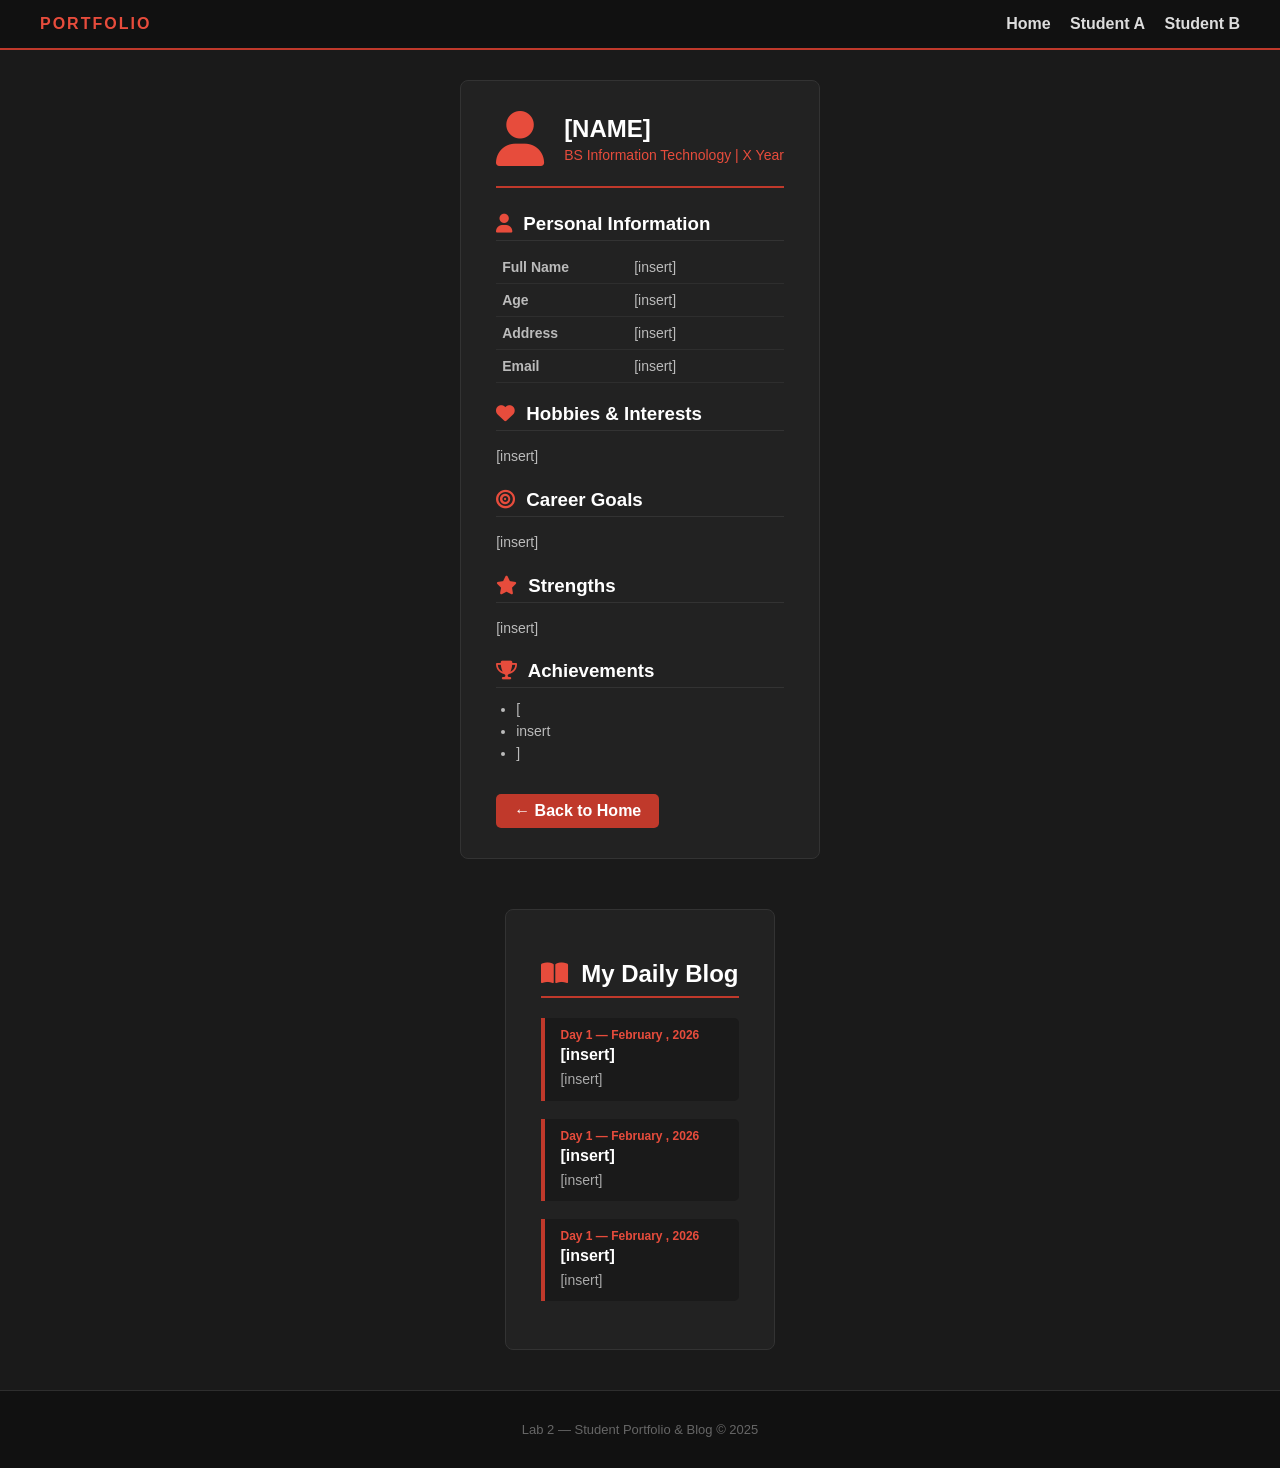
==== studentA/portfolio.html @ f375d982 "Add project files" ====
<!DOCTYPE html>
<html>
<head>
    <title>Student A - Portfolio</title>
    <link rel="stylesheet" href="../style.css">
    <link rel="stylesheet" href="https://cdnjs.cloudflare.com/ajax/libs/font-awesome/6.5.0/css/all.min.css">
</head>
<body>

<nav>
    <a href="../index.html" class="nav-brand">PORTFOLIO</a>
    <div>
        <a href="../index.html">Home</a>
        <a href="../studentA/portfolio.html">Student A</a>
        <a href="portfolio.html">Student B</a>
    </div>
</nav>

<div class="portfolio">

    <div class="profile-header">
        <i class="fa-solid fa-user profile-icon"></i>
        <div>
            <h2>[NAME]</h2>
            <p class="tagline">BS Information Technology | X Year</p>
        </div>
    </div>

    <div class="section">
        <h3><i class="fa-solid fa-user"></i> Personal Information</h3>
        <table class="info-table">
            <tr><td class="info-label">Full Name</td><td>[insert]</td></tr>
            <tr><td class="info-label">Age</td><td>[insert]</td></tr>
            <tr><td class="info-label">Address</td><td>[insert]</td></tr>
            <tr><td class="info-label">Email</td><td>[insert]</td></tr>
        </table>
    </div>

    <div class="section">
        <h3><i class="fa-solid fa-heart"></i> Hobbies &amp; Interests</h3>
        <p>[insert]</p>
    </div>

    <div class="section">
        <h3><i class="fa-solid fa-bullseye"></i> Career Goals</h3>
        <p>[insert]</p>
    </div>

    <div class="section">
        <h3><i class="fa-solid fa-star"></i> Strengths</h3>
        <p>[insert]</p>
    </div>

    <div class="section">
        <h3><i class="fa-solid fa-trophy"></i> Achievements</h3>
        <ul class="achievement-list">
            <li>[</li>
            <li>insert</li>
            <li>]</li>
        </ul>
    </div>

    <a href="../index.html" class="back-btn">&larr; Back to Home</a>
</div>

<div class="blog">
    <h2><i class="fa-solid fa-book-open"></i> My Daily Blog</h2>

    <div class="blog-entry">
        <div class="entry-date">Day 1 — February , 2026</div>
        <h4>[insert]</h4>
        <p>[insert]</p>
    </div>

    <div class="blog-entry">
        <div class="entry-date">Day 1 — February , 2026</div>
        <h4>[insert]</h4>
        <p>[insert]</p>
    </div>

    <div class="blog-entry">
        <div class="entry-date">Day 1 — February , 2026</div>
        <h4>[insert]</h4>
        <p>[insert]</p>
    </div>

</div>

<footer>
    <p>Lab 2 &mdash; Student Portfolio &amp; Blog &copy; 2025</p>
</footer>

</body>
</html>
---- style.css ----
/* Body */
body {
    margin: 0;
    font-family: Arial, sans-serif;
    background: #1a1a1a;
    color: #ddd;
    min-height: 100vh;
    display: flex;
    flex-direction: column;
}

/* Nav */
nav {
    background: #111;
    padding: 15px 40px;
    display: flex;
    justify-content: space-between;
    align-items: center;
    border-bottom: 2px solid #c0392b;
}

nav a {
    color: #ddd;
    text-decoration: none;
    font-weight: bold;
    margin-left: 15px;
}

nav a:hover {
    color: #e74c3c;
}

.nav-brand {
    color: #e74c3c;
    font-size: 16px;
    letter-spacing: 2px;
    margin-left: 0;
}

/* Home */
.container {
    flex: 1;
    text-align: center;
    padding: 50px 40px;
}

.container h1 {
    color: #e74c3c;
}

.container p {
    color: #aaa;
}

.cards {
    display: flex;
    justify-content: center;
    gap: 30px;
    margin-top: 30px;
}

.card {
    background: #222;
    border: 1px solid #333;
    border-radius: 8px;
    padding: 30px 25px;
    width: 230px;
}

.card-icon {
    font-size: 40px;
    color: #e74c3c;
}

.card h3 {
    color: #fff;
}

.card p {
    color: #aaa;
    font-size: 14px;
}

.card a {
    display: inline-block;
    padding: 8px 18px;
    background: #c0392b;
    color: white;
    border-radius: 5px;
    text-decoration: none;
    font-weight: bold;
}

.card a:hover {
    background: #e74c3c;
}

/* Portfolio */
.portfolio {
    max-width: 700px;
    margin: 30px auto;
    background: #222;
    padding: 30px 35px;
    border-radius: 8px;
    border: 1px solid #333;
}

.profile-header {
    display: flex;
    align-items: center;
    gap: 20px;
    padding-bottom: 20px;
    margin-bottom: 25px;
    border-bottom: 2px solid #c0392b;
}

.profile-icon {
    font-size: 55px;
    color: #e74c3c;
}

.profile-header h2 {
    color: #fff;
    margin: 0 0 4px;
}

.tagline {
    color: #e74c3c;
    font-size: 14px;
    margin: 0;
}

.section {
    margin-bottom: 20px;
}

.section h3 {
    color: #fff;
    border-bottom: 1px solid #333;
    padding-bottom: 5px;
    margin-bottom: 10px;
}

.section h3 i {
    color: #e74c3c;
    margin-right: 6px;
}

.section p {
    color: #bbb;
    font-size: 14px;
    line-height: 1.7;
}

.info-table {
    width: 100%;
    border-collapse: collapse;
    font-size: 14px;
}

.info-table tr {
    border-bottom: 1px solid #2e2e2e;
}

.info-table td {
    padding: 8px 6px;
    color: #bbb;
}

.info-label {
    font-weight: bold;
    color: #fff;
    width: 120px;
}

.achievement-list {
    padding-left: 20px;
    margin: 0;
}

.achievement-list li {
    color: #bbb;
    font-size: 14px;
    padding: 3px 0;
}

.back-btn {
    display: inline-block;
    margin-top: 10px;
    padding: 8px 18px;
    background: #c0392b;
    color: white;
    border-radius: 5px;
    text-decoration: none;
    font-weight: bold;
}

.back-btn:hover {
    background: #e74c3c;
}

/* Blog */
.blog {
    max-width: 700px;
    margin: 20px auto 40px;
    background: #222;
    padding: 30px 35px;
    border-radius: 8px;
    border: 1px solid #333;
}

.blog h2 {
    color: #fff;
    border-bottom: 2px solid #c0392b;
    padding-bottom: 8px;
    margin-bottom: 20px;
}

.blog h2 i {
    color: #e74c3c;
    margin-right: 6px;
}

.blog-entry {
    border-left: 4px solid #c0392b;
    padding: 10px 15px;
    margin-bottom: 18px;
    background: #1a1a1a;
    border-radius: 0 5px 5px 0;
}

.entry-date {
    font-size: 12px;
    color: #e74c3c;
    font-weight: bold;
}

.blog-entry h4 {
    color: #fff;
    margin: 4px 0;
}

.blog-entry p {
    color: #aaa;
    font-size: 14px;
    line-height: 1.6;
    margin: 0;
}

/* Footer */
footer {
    text-align: center;
    padding: 18px;
    font-size: 13px;
    color: #666;
    background: #111;
    border-top: 1px solid #2e2e2e;
}
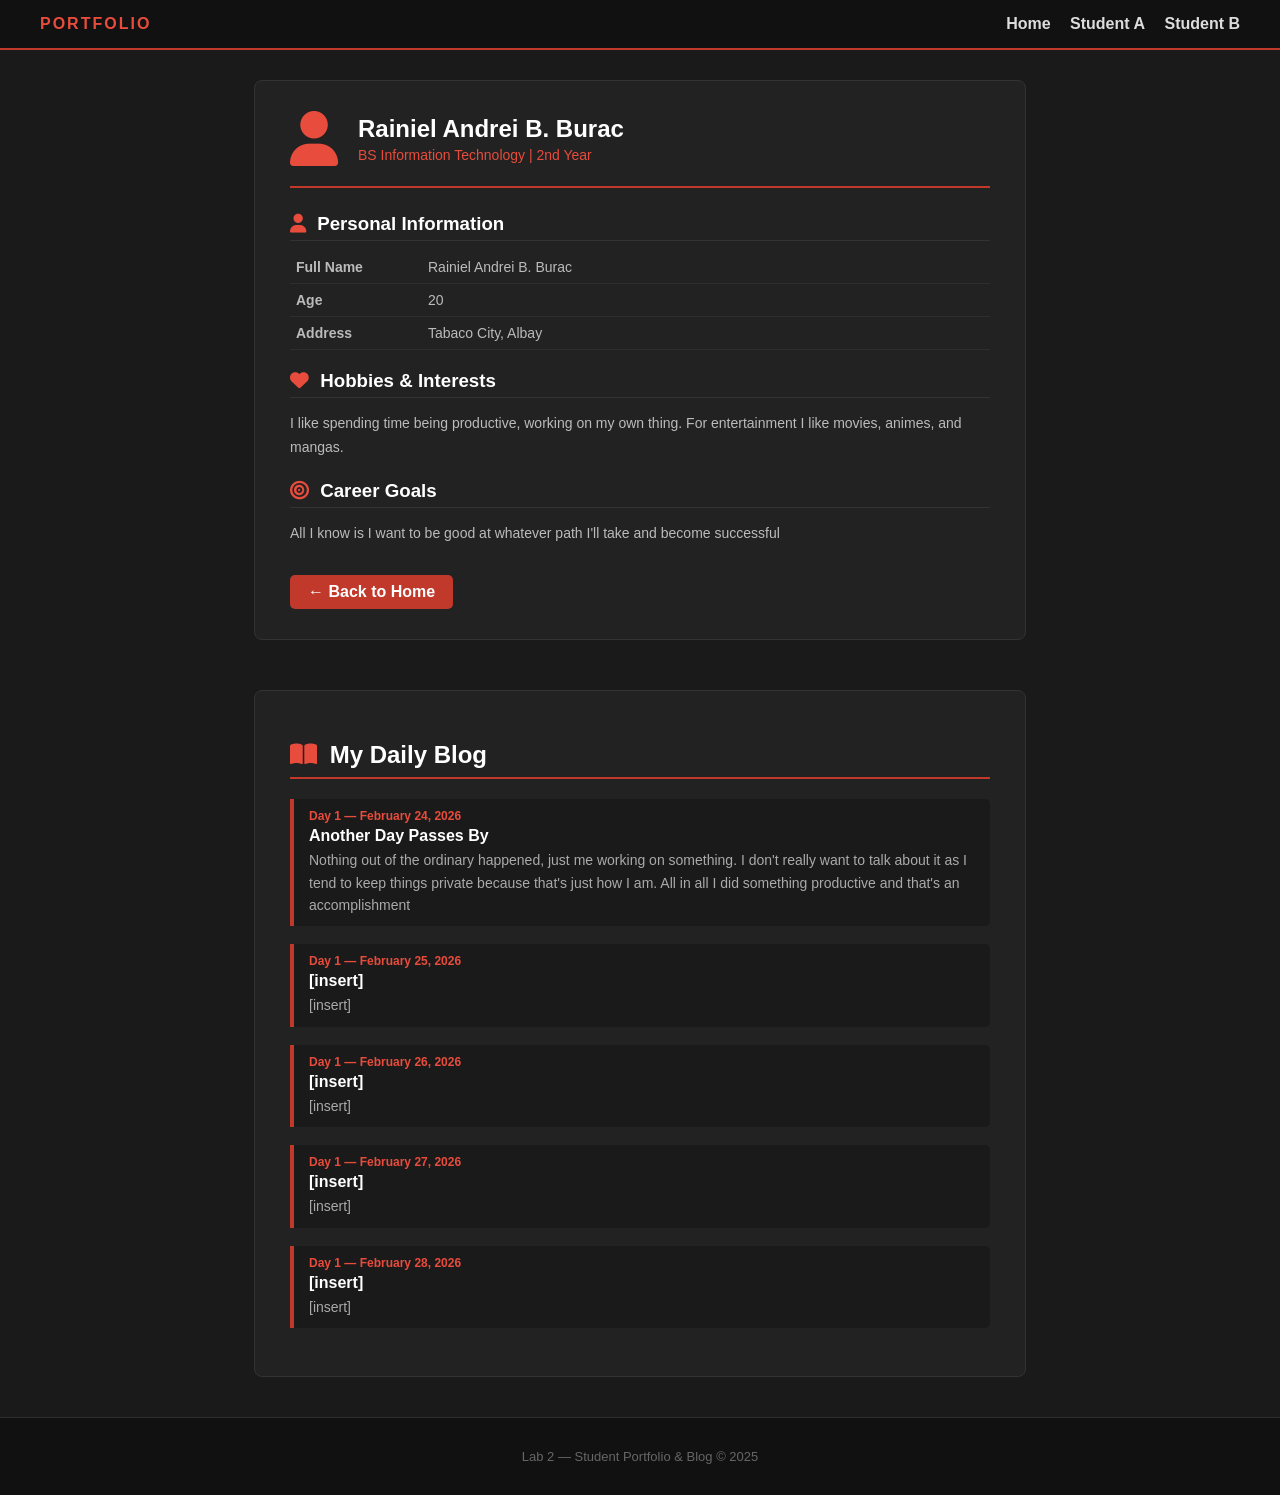
==== commit 5461add2: "Added day 1 entry" ====
--- a/studentA/portfolio.html
+++ b/studentA/portfolio.html
@@ -21,44 +21,44 @@
     <div class="profile-header">
         <i class="fa-solid fa-user profile-icon"></i>
         <div>
-            <h2>[NAME]</h2>
-            <p class="tagline">BS Information Technology | X Year</p>
+            <h2>Rainiel Andrei B. Burac</h2>
+            <p class="tagline">BS Information Technology | 2nd Year</p>
         </div>
     </div>
 
     <div class="section">
         <h3><i class="fa-solid fa-user"></i> Personal Information</h3>
         <table class="info-table">
-            <tr><td class="info-label">Full Name</td><td>[insert]</td></tr>
-            <tr><td class="info-label">Age</td><td>[insert]</td></tr>
-            <tr><td class="info-label">Address</td><td>[insert]</td></tr>
-            <tr><td class="info-label">Email</td><td>[insert]</td></tr>
+            <tr><td class="info-label">Full Name</td><td>Rainiel Andrei B. Burac</td></tr>
+            <tr><td class="info-label">Age</td><td>20</td></tr>
+            <tr><td class="info-label">Address</td><td>Tabaco City, Albay</td></tr>
+            <!-- <tr><td class="info-label">Email</td><td>[insert]</td></tr> -->
         </table>
     </div>
 
     <div class="section">
         <h3><i class="fa-solid fa-heart"></i> Hobbies &amp; Interests</h3>
-        <p>[insert]</p>
+        <p>I like spending time being productive, working on my own thing. For entertainment I like movies, animes, and mangas.</p>
     </div>
 
     <div class="section">
         <h3><i class="fa-solid fa-bullseye"></i> Career Goals</h3>
-        <p>[insert]</p>
+        <p>All I know is I want to be good at whatever path I'll take and become successful</p>
     </div>
 
-    <div class="section">
+    <!-- <div class="section">
         <h3><i class="fa-solid fa-star"></i> Strengths</h3>
         <p>[insert]</p>
-    </div>
+    </div> -->
 
-    <div class="section">
+    <!-- <div class="section">
         <h3><i class="fa-solid fa-trophy"></i> Achievements</h3>
         <ul class="achievement-list">
             <li>[</li>
             <li>insert</li>
             <li>]</li>
         </ul>
-    </div>
+    </div> -->
 
     <a href="../index.html" class="back-btn">&larr; Back to Home</a>
 </div>
@@ -67,19 +67,32 @@
     <h2><i class="fa-solid fa-book-open"></i> My Daily Blog</h2>
 
     <div class="blog-entry">
-        <div class="entry-date">Day 1 — February , 2026</div>
+        <div class="entry-date">Day 1 — February 24, 2026</div>
+        <h4>Another Day Passes By</h4>
+        <p>Nothing out of the ordinary happened, just me working on something. I don't really want to talk about it as I tend to keep
+            things private because that's just how I am. All in all I did something productive and that's an accomplishment</p>
+    </div>
+
+    <div class="blog-entry">
+        <div class="entry-date">Day 1 — February 25, 2026</div>
         <h4>[insert]</h4>
         <p>[insert]</p>
     </div>
 
     <div class="blog-entry">
-        <div class="entry-date">Day 1 — February , 2026</div>
+        <div class="entry-date">Day 1 — February 26, 2026</div>
         <h4>[insert]</h4>
         <p>[insert]</p>
     </div>
 
     <div class="blog-entry">
-        <div class="entry-date">Day 1 — February , 2026</div>
+        <div class="entry-date">Day 1 — February 27, 2026</div>
+        <h4>[insert]</h4>
+        <p>[insert]</p>
+    </div>
+
+    <div class="blog-entry">
+        <div class="entry-date">Day 1 — February 28, 2026</div>
         <h4>[insert]</h4>
         <p>[insert]</p>
     </div>
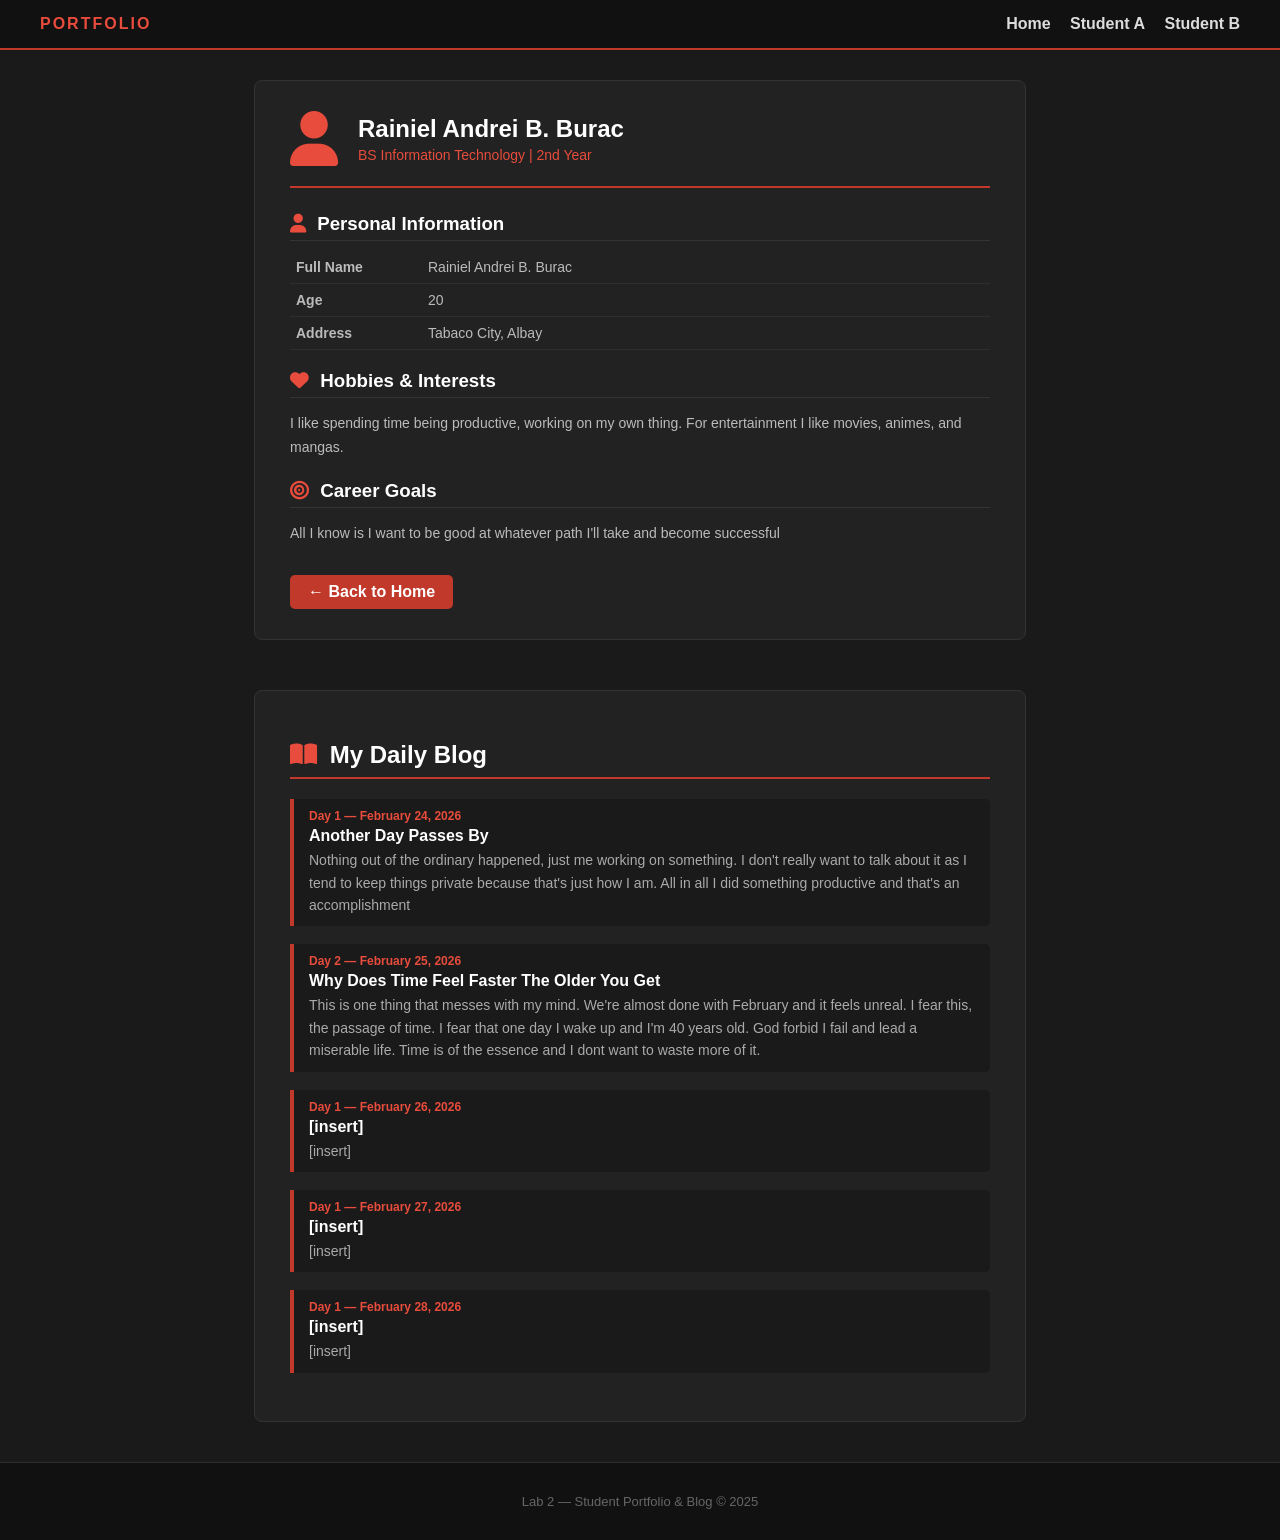
==== commit 3a723d4b: "Added day 2 entry" ====
--- a/studentA/portfolio.html
+++ b/studentA/portfolio.html
@@ -74,9 +74,12 @@
     </div>
 
     <div class="blog-entry">
-        <div class="entry-date">Day 1 — February 25, 2026</div>
-        <h4>[insert]</h4>
-        <p>[insert]</p>
+        <div class="entry-date">Day 2 — February 25, 2026</div>
+        <h4>Why Does Time Feel Faster The Older You Get</h4>
+        <p>This is one thing that messes with my mind. We're almost done with February and it feels unreal. I fear this, the passage of time. 
+            I fear that one day I wake up and I'm 40 years old. God forbid I fail and lead a miserable life. Time is of the essence and I dont
+            want to waste more of it.
+        </p>
     </div>
 
     <div class="blog-entry">
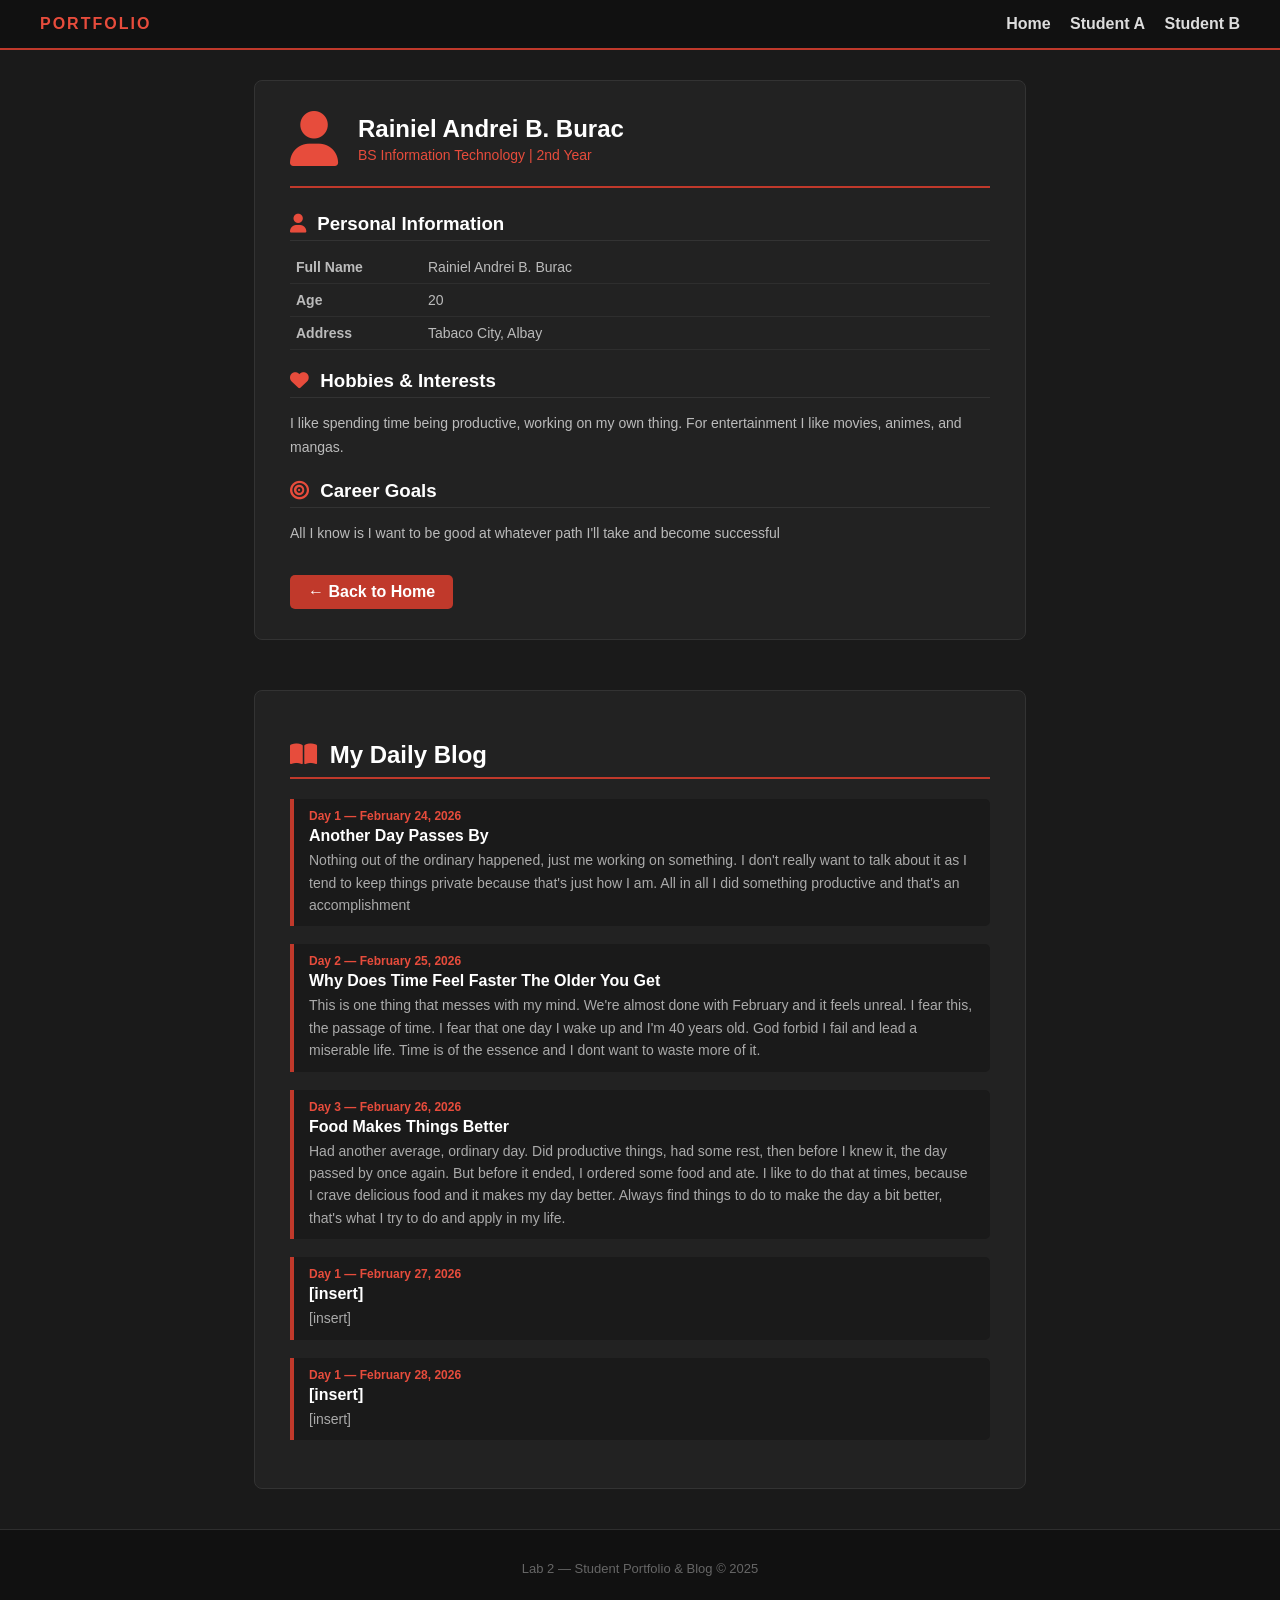
==== commit 20f49a9f: "Added day 3 entry" ====
--- a/studentA/portfolio.html
+++ b/studentA/portfolio.html
@@ -83,9 +83,12 @@
     </div>
 
     <div class="blog-entry">
-        <div class="entry-date">Day 1 — February 26, 2026</div>
-        <h4>[insert]</h4>
-        <p>[insert]</p>
+        <div class="entry-date">Day 3 — February 26, 2026</div>
+        <h4>Food Makes Things Better</h4>
+        <p>Had another average, ordinary day. Did productive things, had some rest, then before I knew it, the day passed by once again. But before
+            it ended, I ordered some food and ate. I like to do that at times, because I crave delicious food and it makes my day better. Always
+            find things to do to make the day a bit better, that's what I try to do and apply in my life.
+        </p>
     </div>
 
     <div class="blog-entry">
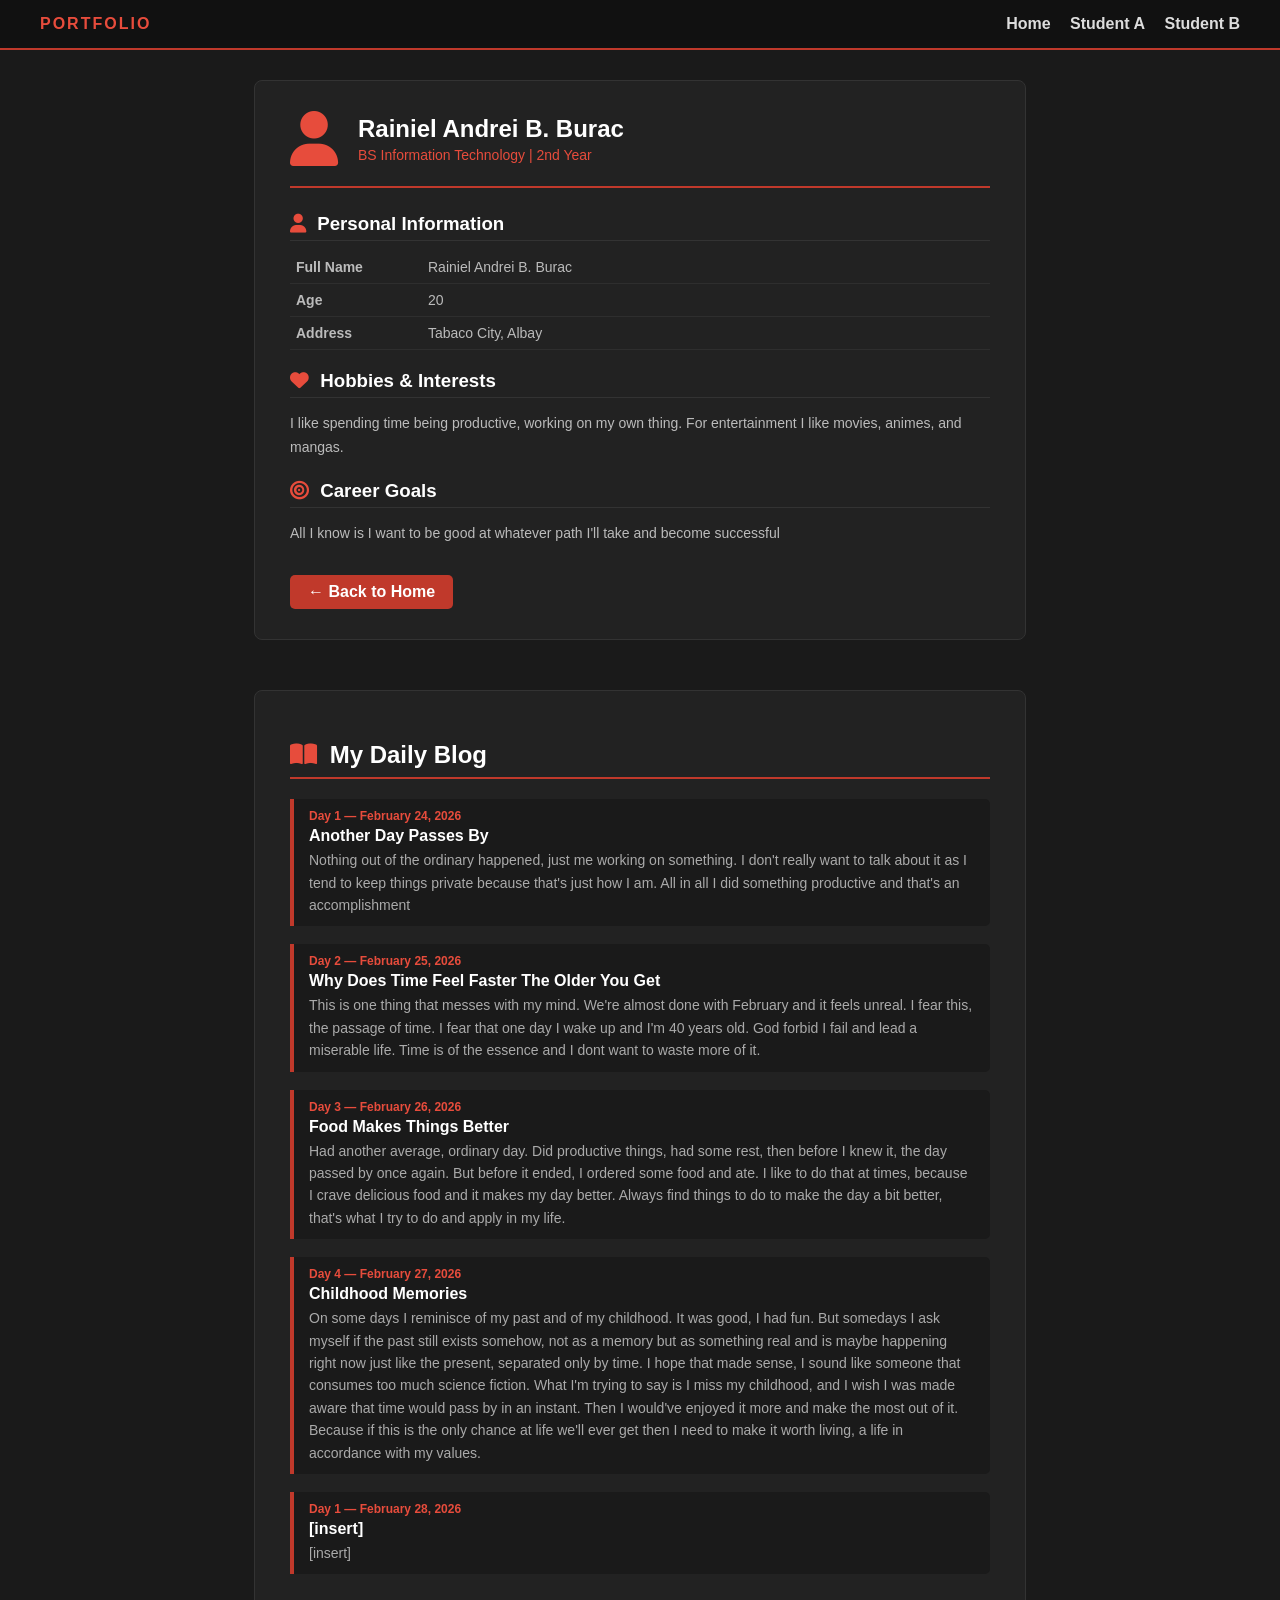
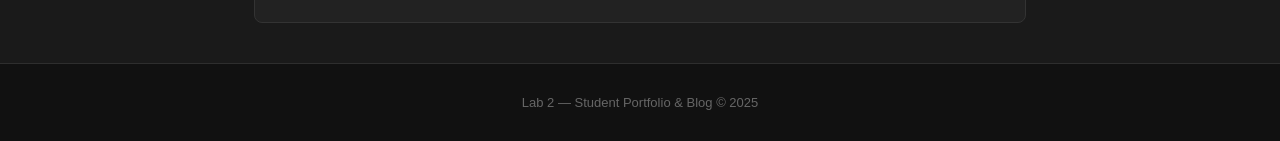
==== commit cc16b17a: "Added day 4 entry" ====
--- a/studentA/portfolio.html
+++ b/studentA/portfolio.html
@@ -92,9 +92,14 @@
     </div>
 
     <div class="blog-entry">
-        <div class="entry-date">Day 1 — February 27, 2026</div>
-        <h4>[insert]</h4>
-        <p>[insert]</p>
+        <div class="entry-date">Day 4 — February 27, 2026</div>
+        <h4>Childhood Memories</h4>
+        <p>On some days I reminisce of my past and of my childhood. It was good, I had fun. But somedays I ask myself if the past still
+            exists somehow, not as a memory but as something real and is maybe happening right now just like the present, separated only by time. I hope
+            that made sense, I sound like someone that consumes too much science fiction. What I'm trying to say is I miss my childhood, and I wish
+            I was made aware that time would pass by in an instant. Then I would've enjoyed it more and make the most out of it. Because if this is the
+            only chance at life we'll ever get then I need to make it worth living, a life in accordance with my values.
+        </p>
     </div>
 
     <div class="blog-entry">
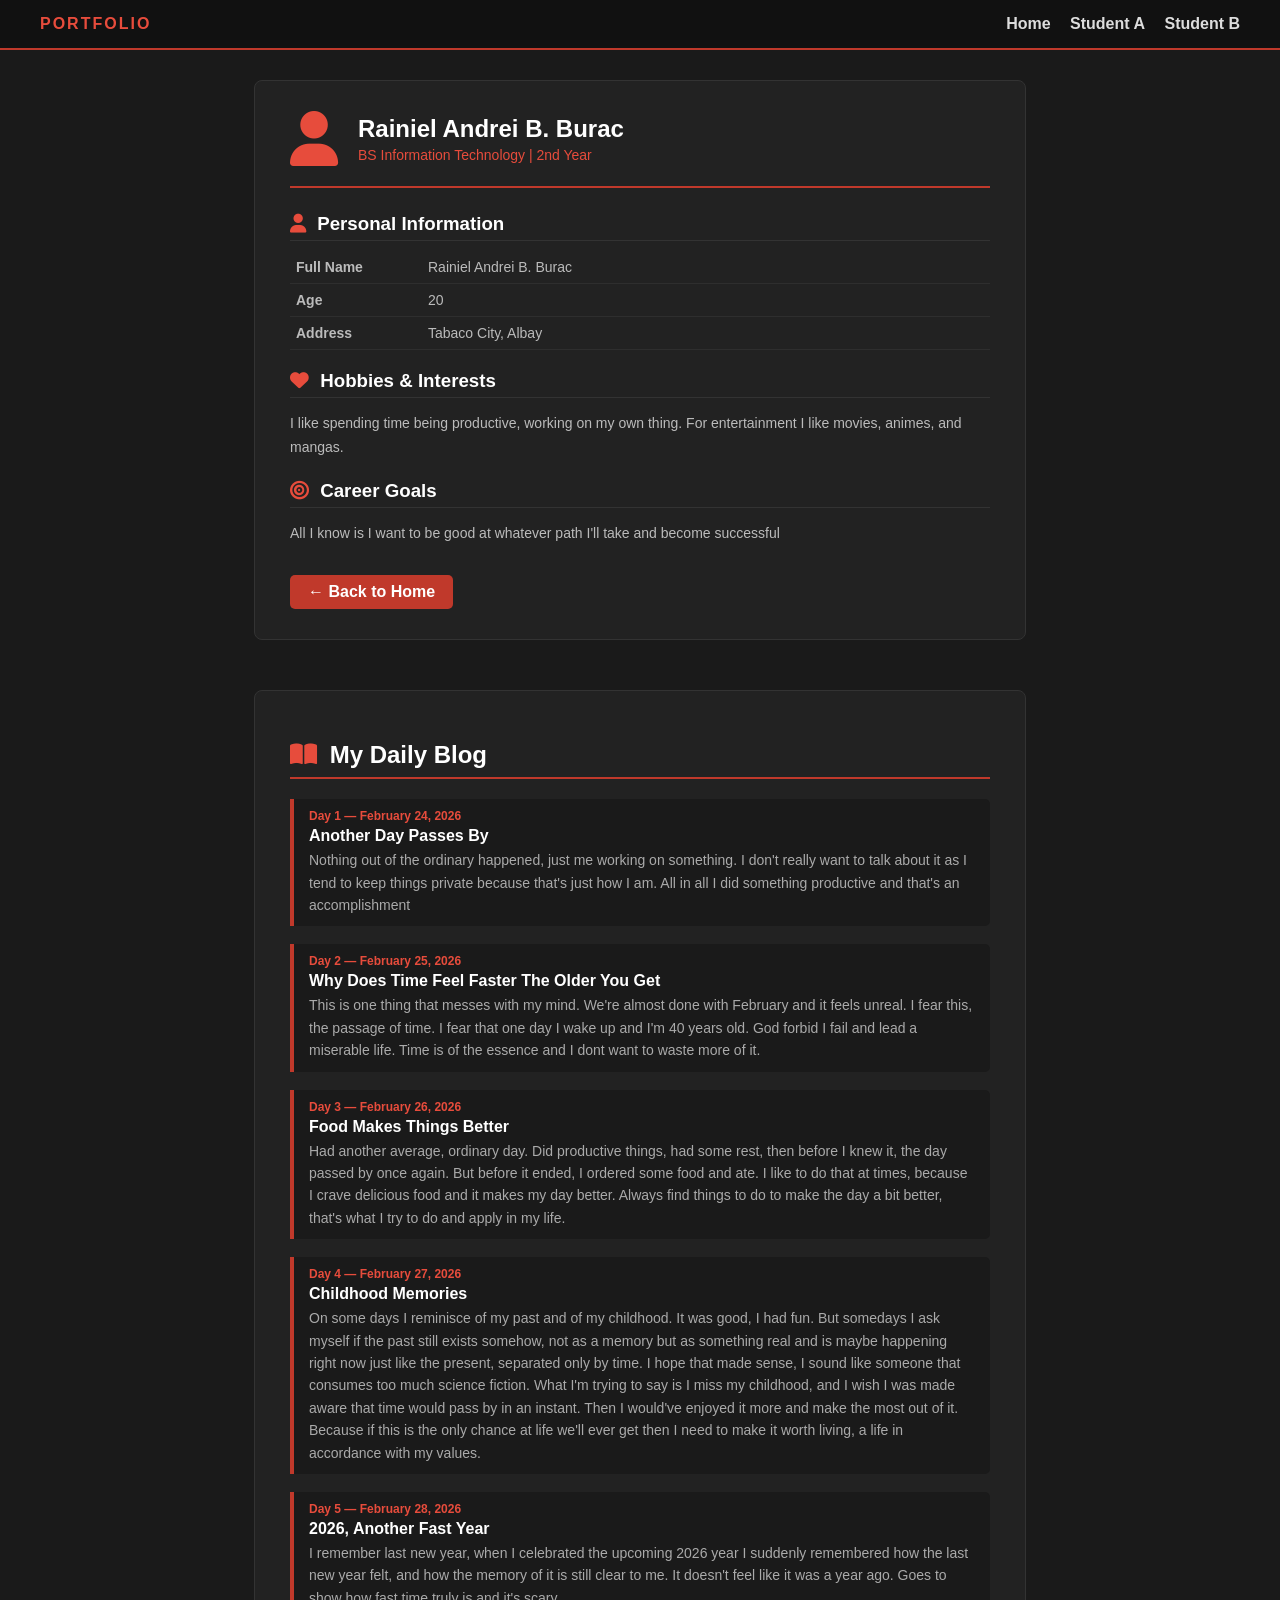
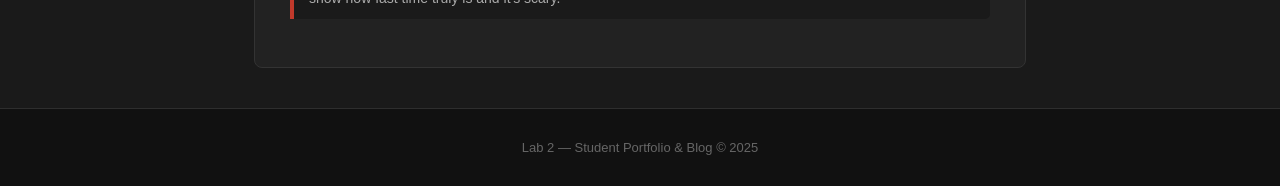
==== commit 23ca1d7f: "Added day 5 entry" ====
--- a/studentA/portfolio.html
+++ b/studentA/portfolio.html
@@ -103,9 +103,11 @@
     </div>
 
     <div class="blog-entry">
-        <div class="entry-date">Day 1 — February 28, 2026</div>
-        <h4>[insert]</h4>
-        <p>[insert]</p>
+        <div class="entry-date">Day 5 — February 28, 2026</div>
+        <h4>2026, Another Fast Year</h4>
+        <p>I remember last new year, when I celebrated the upcoming 2026 year I suddenly remembered how the last new year felt, and how the
+            memory of it is still clear to me. It doesn't feel like it was a year ago. Goes to show how fast time truly is and it's scary.
+        </p>
     </div>
 
 </div>
